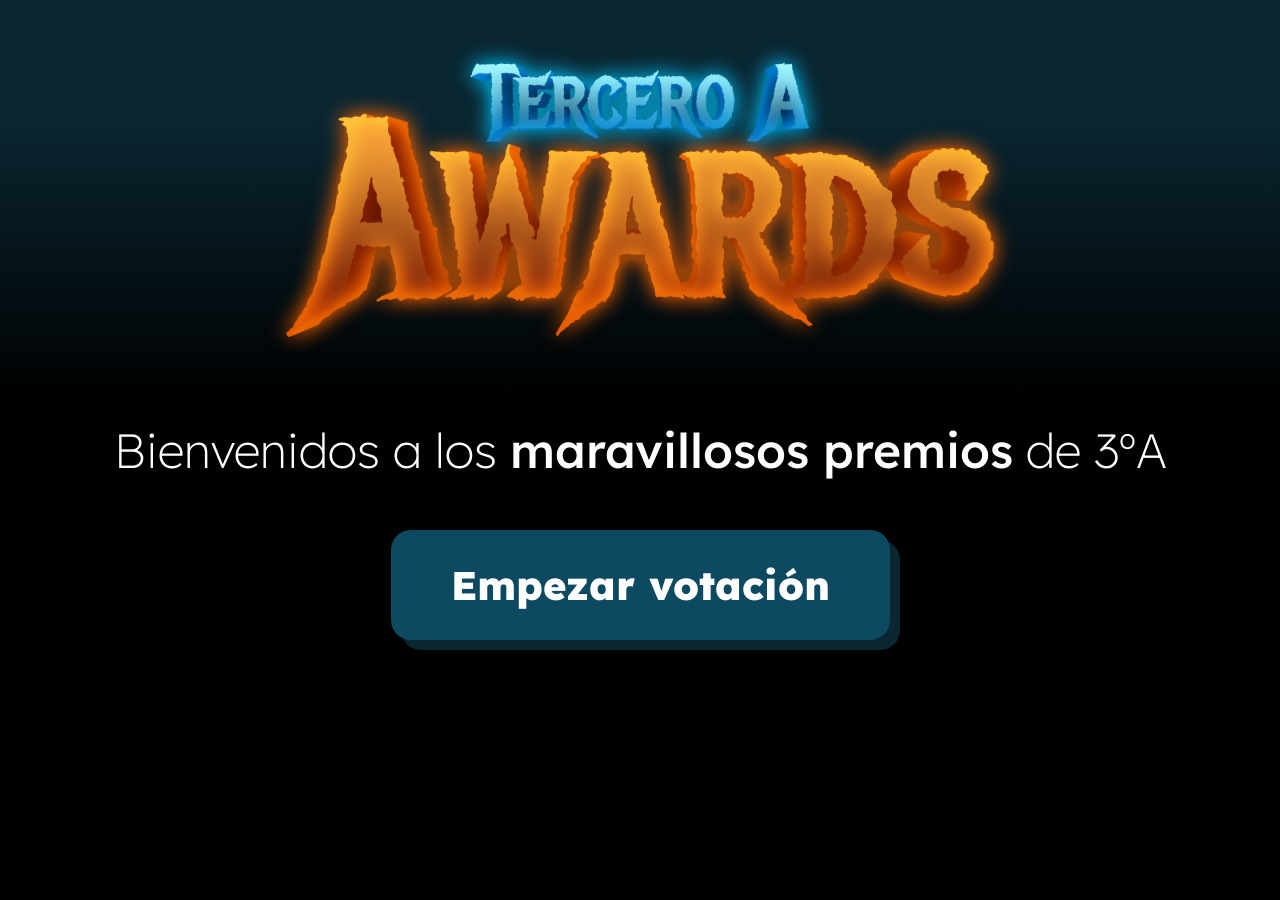
==== index.html @ 381785d7 "VERSIÓN 0.01" ====
<!DOCTYPE html>
<html lang="es">
<head>
    <meta charset="UTF-8">
    <meta name="viewport" content="width=device-width, initial-scale=1.0">
    
    <!--PERSONALIZACIÓN de PESTAÑA-->

    <title>3ºA AWARDS</title>
    <link rel="icon" type="image/png" href="Logo 2.png">

    <!--CONEXIONES-->
    <link rel="stylesheet" href="style.css">
    <link rel="preconnect" href="https://fonts.googleapis.com">
    <link rel="preconnect" href="https://fonts.gstatic.com" crossorigin>
    <link href="https://fonts.googleapis.com/css2?family=Lexend:wght@100..900&family=Londrina+Solid:wght@100;300;400;900&display=swap" rel="stylesheet">

</head>
<body>
    <div id="banner_1">
        <img src="Logo.png" alt="Logo de 3ºA AWARDS" class="imagen_banner">
    </div>
    
    <h3 class="titulo">Bienvenidos a los <strong>maravillosos premios</strong> de 3ºA</h3>
    <button>Empezar votación</button>
</html>
---- style.css ----
* {
    margin: 0;
    padding: 0;
    box-sizing: border-box;
    background-color: transparent;
    font-family: 'Lexend';
    font-weight: 200;
    text-align: center;
    transition: 0.5s;
    text-decoration: none;
    
    
}

body {
    background-color: #000000;
    color: white;
}

h1, h2, h3, h4, h5, h6, p, a, button {
    color: white;
}

img {
    pointer-events: none;
    user-select: none;
}



.imagen_banner {
    width: min(50em, 100vw);
    height: auto;
    display: flex;
    margin-left: auto;
    margin-right: auto;
    background-color: transparent;

    /* Mueve la imagen hacia abajo 100px tras 1s */
    animation: inicial ease 1s forwards;
    
}

#banner_1 {
    background-image: linear-gradient(to top, #000000, #0a2631 70%);
    min-width: fit-content;
    max-width: 100%;
}

h3 {
    font-size: 3em;
    margin: 20px 20px;
}

.titulo {
    opacity: 0;
    animation: inicial ease 1s forwards;
    animation-delay: 0.3s;
}

strong {
    font-weight: 500;
}

@keyframes inicial {
    from {
        transform: translateY(100px);
        opacity: 0;
    }
    to {
        transform: translateY(0);
        opacity: 1;
    }
}

button {
    font-size: 2.5em;
    padding: 30px 60px;
    margin: 30px;
    font-weight: 800;
    border: none;
    border-radius: 20px;
    background-color: #0d4961;
    box-shadow: #0a2631 10px 10px 0;
    user-select: none;
    animation: inicial ease 1s forwards;
    animation-delay: 0.6s;
    opacity: 0;

}

button:hover {
    cursor: pointer;
    text-shadow: white 0 0 10px;
    background-color: #20ad27;
    box-shadow: #25610d 10px 10px 0;
    font-size: 3em;
}
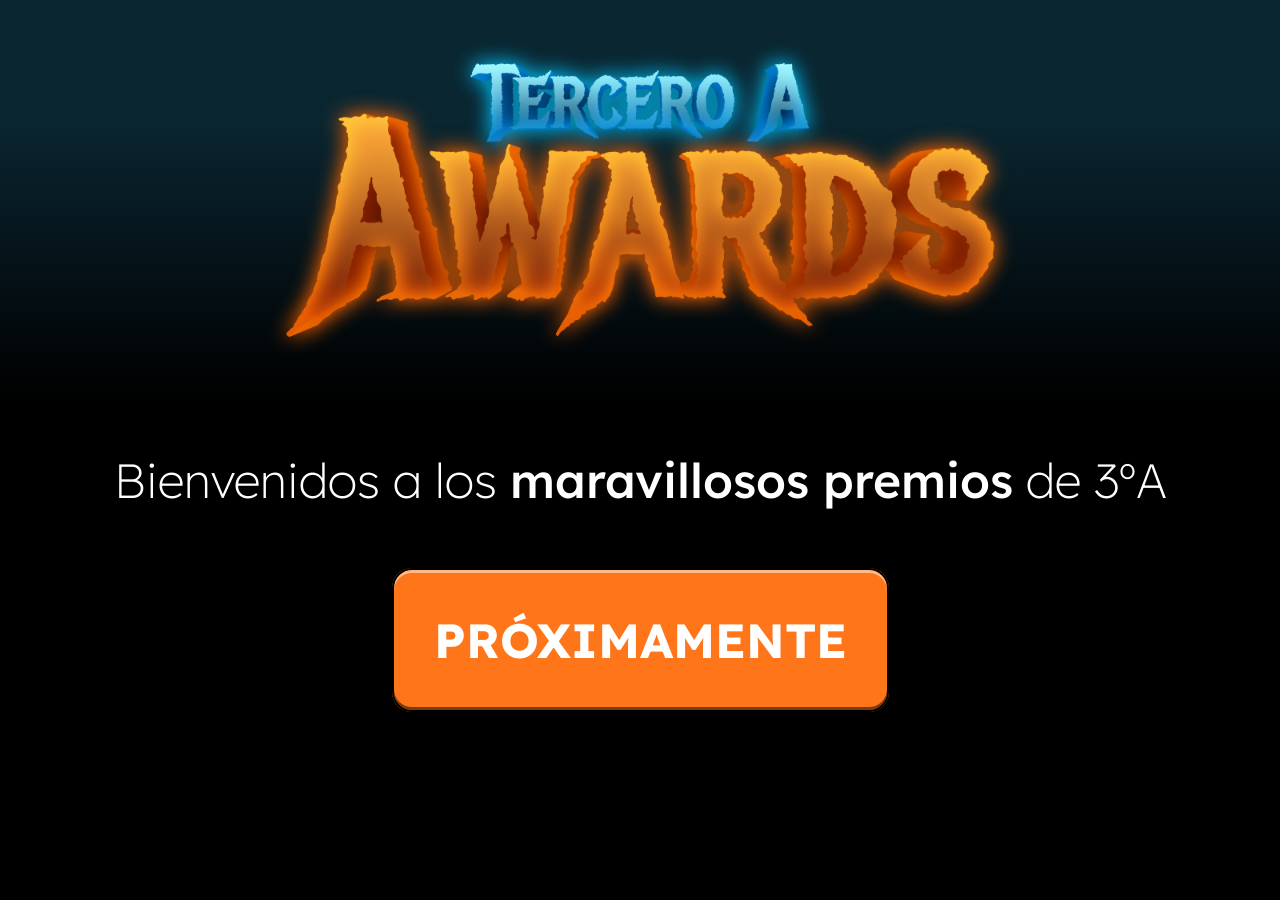
==== commit d6a5b19b: "Cambio de botón" ====
--- a/index.html
+++ b/index.html
@@ -17,10 +17,18 @@
 
 </head>
 <body>
-    <div id="banner_1">
-        <img src="Logo.png" alt="Logo de 3ºA AWARDS" class="imagen_banner">
-    </div>
+    <header>
+        <div id="banner_1">
+            <img src="Logo.png" alt="Logo de 3ºA AWARDS" class="imagen_banner">
+        </div>
+    </header>
+    
+    
     
     <h3 class="titulo">Bienvenidos a los <strong>maravillosos premios</strong> de 3ºA</h3>
-    <button>Empezar votación</button>
+    <section class="div_button_1">
+        <a href="#" class="button_1">PRÓXIMAMENTE</a>
+    </section>
+    
+
 </html>
--- a/style.css
+++ b/style.css
@@ -8,17 +8,18 @@
     text-align: center;
     transition: 0.5s;
     text-decoration: none;
-    
+    color: white;
     
 }
 
 body {
     background-color: #000000;
-    color: white;
 }
 
-h1, h2, h3, h4, h5, h6, p, a, button {
+h1, h2, h3, h4, h5, h6, p{
     color: white;
+    margin: 50px 100px;
+    
 }
 
 img {
@@ -35,6 +36,7 @@
     margin-left: auto;
     margin-right: auto;
     background-color: transparent;
+    
 
     /* Mueve la imagen hacia abajo 100px tras 1s */
     animation: inicial ease 1s forwards;
@@ -49,7 +51,7 @@
 
 h3 {
     font-size: 3em;
-    margin: 20px 20px;
+    
 }
 
 .titulo {
@@ -73,26 +75,34 @@
     }
 }
 
-button {
-    font-size: 2.5em;
-    padding: 30px 60px;
-    margin: 30px;
-    font-weight: 800;
-    border: none;
+.button_1 {
+    background-color: rgb(255, 117, 25);
+    font-size: 3em;
+    padding: 40px 40px;
+    user-select: none;
     border-radius: 20px;
-    background-color: #0d4961;
-    box-shadow: #0a2631 10px 10px 0;
-    user-select: none;
+    font-weight: 700;
+    border: 2px solid #000000;
+    box-shadow: inset 0 3px 0 rgba(255, 255, 255, 0.5), inset 0 -3px 0 rgba(0,0,0,0.5);
+
+
     animation: inicial ease 1s forwards;
     animation-delay: 0.6s;
     opacity: 0;
-
 }
 
-button:hover {
-    cursor: pointer;
-    text-shadow: white 0 0 10px;
-    background-color: #20ad27;
-    box-shadow: #25610d 10px 10px 0;
-    font-size: 3em;
+.button_1:hover {
+    background-color: rgb(20, 147, 220);
+    font-size: 3.2em;
+}
+
+.div_button_1 {
+    margin: 100px 20px;
+    height: fit-content;
+    width: fit-content;
+    margin-left: auto;
+    margin-right: auto;
+    animation: inicial ease 1s forwards;
+    animation-delay: 0.6s;
+    opacity: 0;
 }
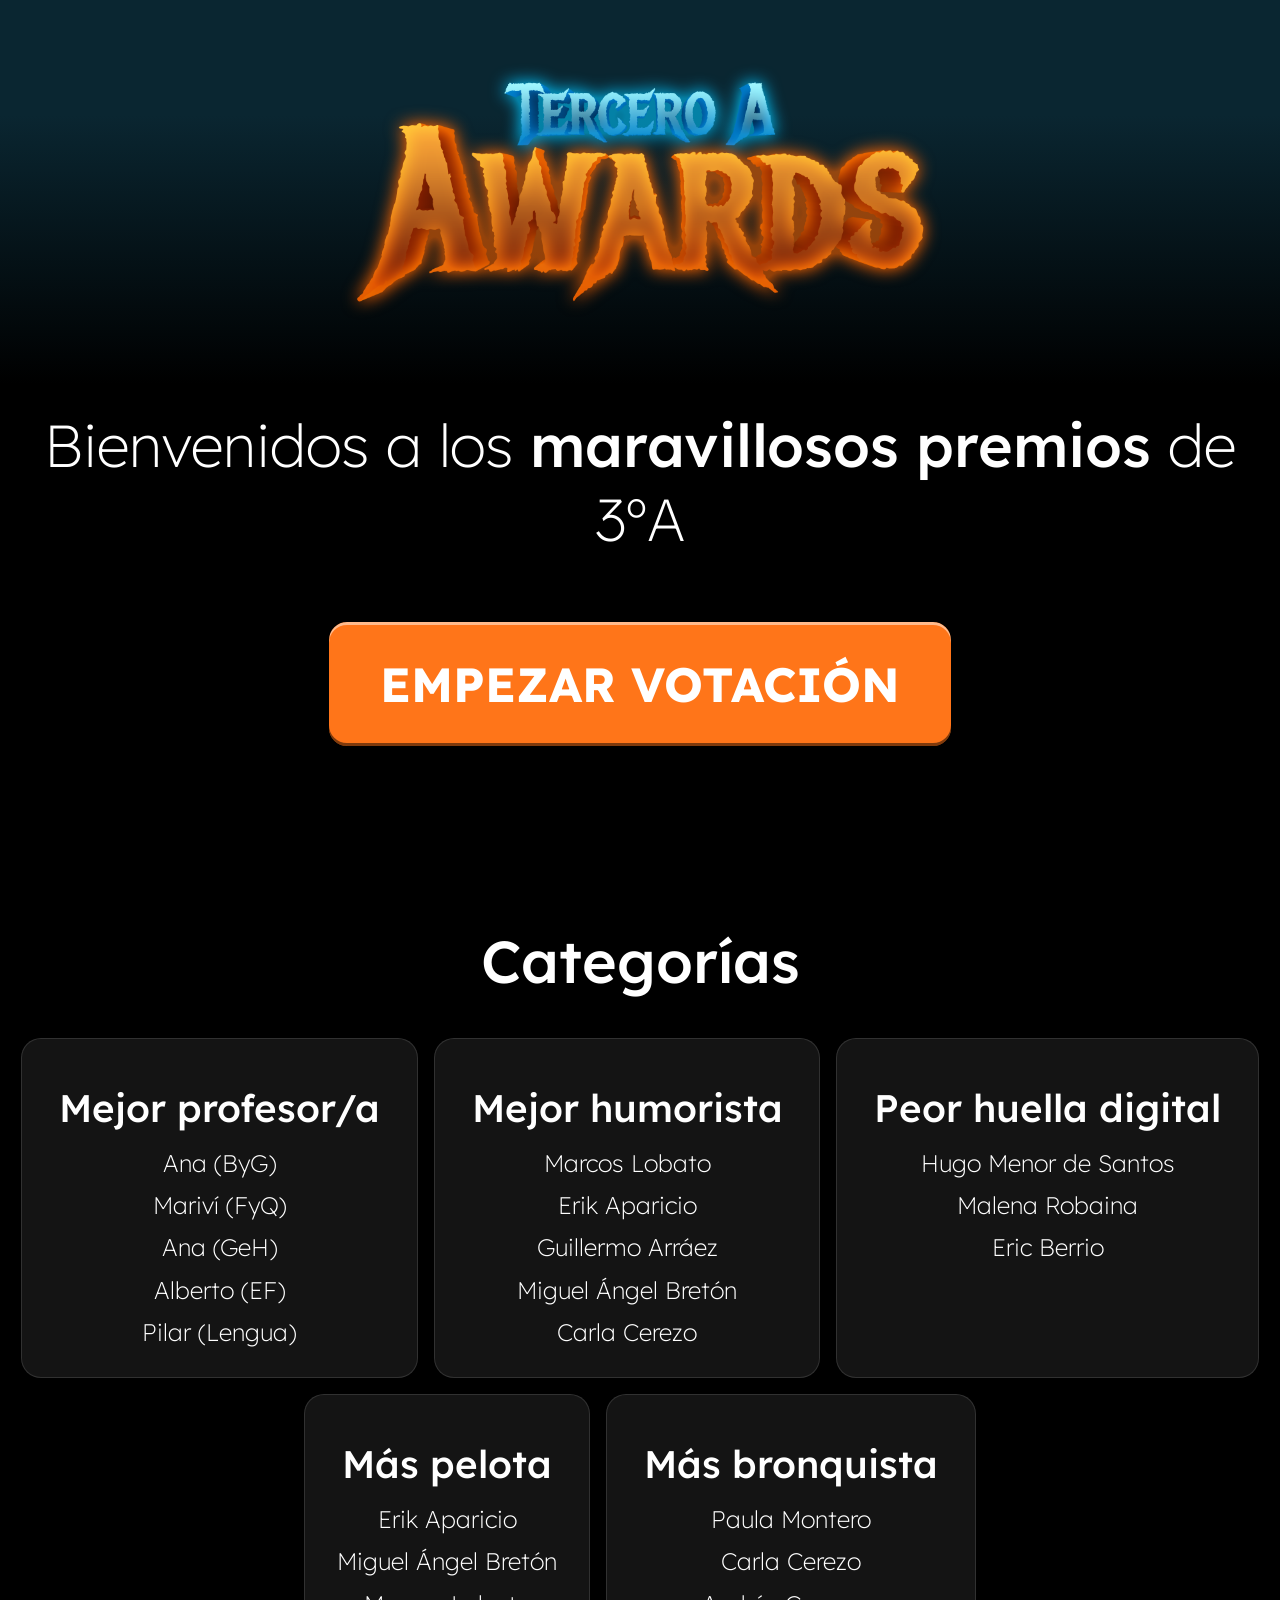
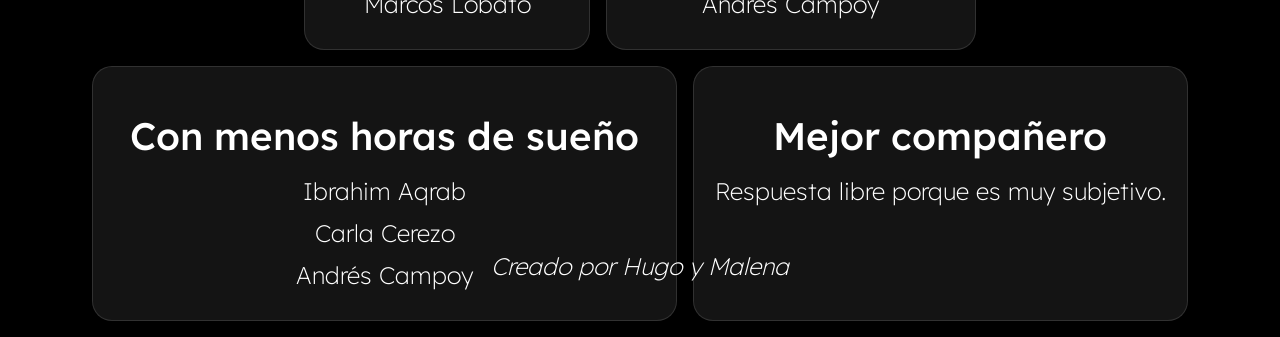
==== commit be628903: "Nuevas categorías añadidas" ====
--- a/index.html
+++ b/index.html
@@ -17,18 +17,79 @@
 
 </head>
 <body>
+
     <header>
         <div id="banner_1">
             <img src="Logo.png" alt="Logo de 3ºA AWARDS" class="imagen_banner">
         </div>
-    </header>
-    
-    
-    
-    <h3 class="titulo">Bienvenidos a los <strong>maravillosos premios</strong> de 3ºA</h3>
-    <section class="div_button_1">
-        <a href="#" class="button_1">PRÓXIMAMENTE</a>
+
+        <h2 class="titulo">Bienvenidos a los <strong>maravillosos premios</strong> de 3ºA</h2>
+
+        <section class="divbutton1">
+            <a href="https://docs.google.com/forms/d/e/1FAIpQLSdf50a2cEx4e7KayYuBQR4z7Dbl93eIlSxnYatPMrnYxIb8Fw/viewform?usp=header" class="button1">EMPEZAR VOTACIÓN</a>
+        </section>
+    </header>  
+
+    <section style="height: 100vh;">
+        <h2><strong>Categorías</strong></h2>
+        <section class="categorias">
+
+            <section class="candidatos">  
+                <h3><strong>Mejor profesor/a</strong></h3>
+                <p>Ana (ByG)</p>
+                <p>Mariví (FyQ)</p>
+                <p>Ana (GeH)</p>
+                <p>Alberto (EF)</p>
+                <p>Pilar (Lengua)</p>
+            </section>
+
+            <section class="candidatos">  
+                <h3><strong>Mejor humorista</strong></h3>
+                <p>Marcos Lobato</p>
+                <p>Erik Aparicio</p>
+                <p>Guillermo Arráez</p>
+                <p>Miguel Ángel Bretón</p>
+                <p>Carla Cerezo</p>
+            </section>
+
+            <section class="candidatos">  
+                <h3><strong>Peor huella digital</strong></h3>
+                <p>Hugo Menor de Santos</p>
+                <p>Malena Robaina</p>
+                <p>Eric Berrio</p>
+            </section>
+
+            <section class="candidatos">  
+                <h3><strong>Más pelota</strong></h3>
+                <p>Erik Aparicio</p>
+                <p>Miguel Ángel Bretón</p>
+                <p>Marcos Lobato</p>
+            </section>
+
+            <section class="candidatos">
+                <h3><strong>Más bronquista</strong></h3>
+                <p>Paula Montero</p>
+                <p>Carla Cerezo</p>
+                <p>Andrés Campoy</p>
+            </section>
+
+            <section class="candidatos">
+                <h3><strong>Con menos horas de sueño</strong></h3>
+                <p>Ibrahim Aqrab</p>
+                <p>Carla Cerezo</p>
+                <p>Andrés Campoy</p>
+            </section>
+
+            <section class="candidatos">
+                <h3><strong>Mejor compañero</strong></h3>
+                <p>Respuesta libre porque es muy subjetivo.</p>
+            </section>
+
+        </section>
     </section>
     
-
+    <footer style="padding: 3px;">
+        <p><i>Creado por Hugo y Malena</i></p>
+    </footer>
+</body>
 </html>
--- a/style.css
+++ b/style.css
@@ -3,23 +3,25 @@
     padding: 0;
     box-sizing: border-box;
     background-color: transparent;
-    font-family: 'Lexend';
+    font-family: 'Lexend', sans-serif;
     font-weight: 200;
-    text-align: center;
-    transition: 0.5s;
     text-decoration: none;
     color: white;
-    
+}
+
+html, body {
+    min-height: 100%;
+    height: 100%;
 }
 
 body {
     background-color: #000000;
+    text-align: center;
 }
 
-h1, h2, h3, h4, h5, h6, p{
+h1, h2, h3, h4, h5, h6, p {
     color: white;
-    margin: 50px 100px;
-    
+    margin: 1.5rem 1rem;
 }
 
 img {
@@ -27,31 +29,38 @@
     user-select: none;
 }
 
-
-
 .imagen_banner {
-    width: min(50em, 100vw);
+    width: min(40em, 80vw);
+    max-width: 100%;
     height: auto;
-    display: flex;
-    margin-left: auto;
-    margin-right: auto;
+    display: block;
+    margin: 0 auto;
     background-color: transparent;
-    
-
-    /* Mueve la imagen hacia abajo 100px tras 1s */
     animation: inicial ease 1s forwards;
-    
 }
 
 #banner_1 {
     background-image: linear-gradient(to top, #000000, #0a2631 70%);
-    min-width: fit-content;
-    max-width: 100%;
+    width: 100vw;
+    max-width: 100vw;
+    margin-left: calc(50% - 50vw);
+    padding: 2rem 0;
 }
 
 h3 {
-    font-size: 3em;
-    
+    font-size: clamp(1rem, 3vw, 2.5rem);
+}
+
+h2 {
+    font-size: clamp(2.2rem, 5.5vw, 3.7rem);
+}
+
+p {
+    font-size: clamp(1rem, 2vw, 1.5rem);
+}
+
+header {
+    height: 100vh;
 }
 
 .titulo {
@@ -64,6 +73,67 @@
     font-weight: 500;
 }
 
+.button1 {
+    background-color: rgb(255, 117, 25);
+    font-size: clamp(1.5rem, 4vw, 3rem);
+    padding: clamp(1rem, 2.5vw, 2.5rem) clamp(1.5rem, 4vw, 4rem);
+    margin: clamp(1rem, 2.5vw, 2.5rem);
+    user-select: none;
+    border-radius: 20px;
+    font-weight: 700;
+    border: 2px solid #000000;
+    box-shadow: inset 0 3px 0 rgba(255, 255, 255, 0.5), inset 0 -3px 0 rgba(0,0,0,0.5);
+    animation: inicial ease 1s forwards;
+    animation-delay: 0.6s;
+    opacity: 0;
+    display: inline-block;
+    transition: 0.3s;
+}
+
+.button1:hover {
+    background-color: rgb(20, 147, 220);
+    transform: scale(1.02); 
+}
+
+.divbutton1 {
+    margin: 2rem auto;
+    width: fit-content;
+    animation: inicial ease 1s forwards;
+    animation-delay: 0.6s;
+    opacity: 0;
+}
+
+.categorias {
+    display: flex;
+    flex-wrap: wrap;
+    justify-content: center;
+    gap: 1rem;
+    padding: 1rem;
+}
+
+.candidatos {
+    background-color: rgba(255, 255, 255, 0.08);
+    border: 1px solid rgba(255, 255, 255, 0.12);
+    border-radius: 20px;
+    padding: 1.3rem;
+    transition: 0.3s;
+}
+
+.candidatos:hover {
+    background-color: rgba(105, 63, 0, 0.274);
+    border-color: rgba(255, 255, 255, 0.16);
+    transform: scale(1.02); 
+}
+
+.candidatos h3 {
+    margin-bottom: 0.8rem;
+}
+
+.candidatos p {
+    margin: 0.4rem 0;
+    line-height: 1.5;
+}
+
 @keyframes inicial {
     from {
         transform: translateY(100px);
@@ -74,35 +144,3 @@
         opacity: 1;
     }
 }
-
-.button_1 {
-    background-color: rgb(255, 117, 25);
-    font-size: 3em;
-    padding: 40px 40px;
-    user-select: none;
-    border-radius: 20px;
-    font-weight: 700;
-    border: 2px solid #000000;
-    box-shadow: inset 0 3px 0 rgba(255, 255, 255, 0.5), inset 0 -3px 0 rgba(0,0,0,0.5);
-
-
-    animation: inicial ease 1s forwards;
-    animation-delay: 0.6s;
-    opacity: 0;
-}
-
-.button_1:hover {
-    background-color: rgb(20, 147, 220);
-    font-size: 3.2em;
-}
-
-.div_button_1 {
-    margin: 100px 20px;
-    height: fit-content;
-    width: fit-content;
-    margin-left: auto;
-    margin-right: auto;
-    animation: inicial ease 1s forwards;
-    animation-delay: 0.6s;
-    opacity: 0;
-}
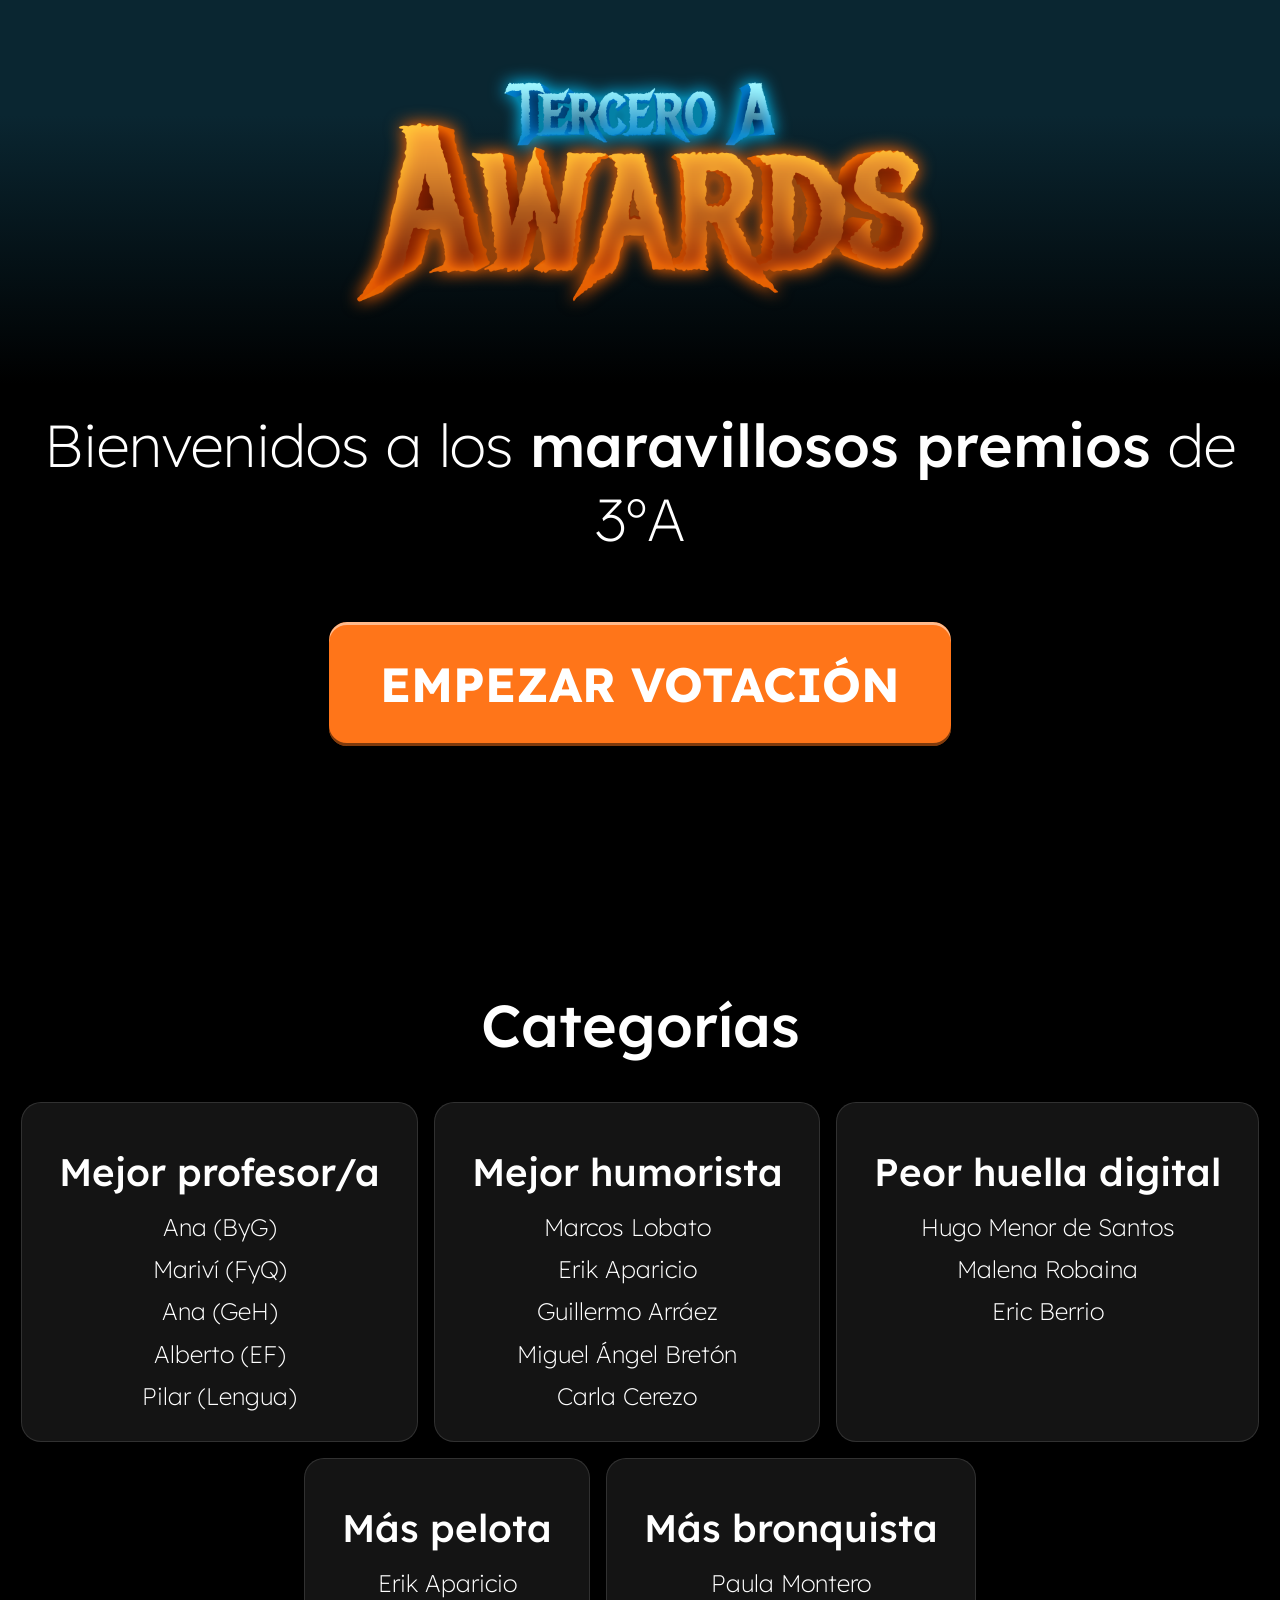
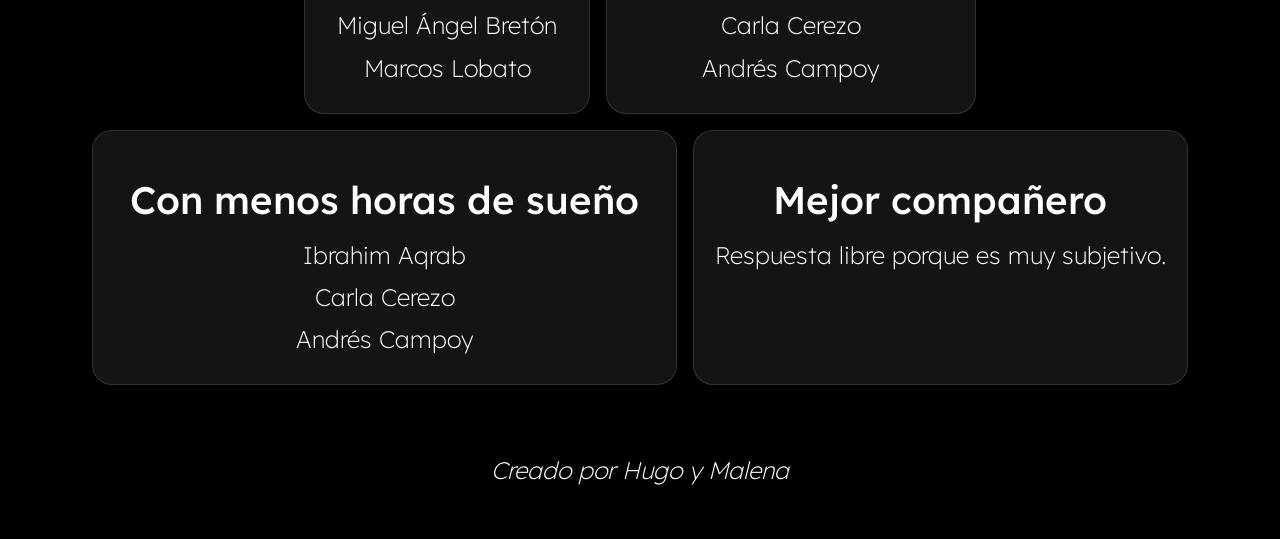
==== commit 233b6d5d: "Corrección de errores" ====
--- a/index.html
+++ b/index.html
@@ -24,13 +24,14 @@
         </div>
 
         <h2 class="titulo">Bienvenidos a los <strong>maravillosos premios</strong> de 3ºA</h2>
-
-        <section class="divbutton1">
-            <a href="https://docs.google.com/forms/d/e/1FAIpQLSdf50a2cEx4e7KayYuBQR4z7Dbl93eIlSxnYatPMrnYxIb8Fw/viewform?usp=header" class="button1">EMPEZAR VOTACIÓN</a>
-        </section>
+            <section class="divbutton1">
+                <p class="divbutton2">
+                <a href="https://docs.google.com/forms/d/e/1FAIpQLSdf50a2cEx4e7KayYuBQR4z7Dbl93eIlSxnYatPMrnYxIb8Fw/viewform?usp=header" class="button1">EMPEZAR VOTACIÓN</a>
+                </p>
+            </section>
     </header>  
 
-    <section style="height: 100vh;">
+    <section>
         <h2><strong>Categorías</strong></h2>
         <section class="categorias">
 
@@ -88,8 +89,8 @@
         </section>
     </section>
     
-    <footer style="padding: 3px;">
+    <section style="padding: 30px 10px;">
         <p><i>Creado por Hugo y Malena</i></p>
-    </footer>
+    </section>
 </body>
 </html>
--- a/style.css
+++ b/style.css
@@ -59,10 +59,6 @@
     font-size: clamp(1rem, 2vw, 1.5rem);
 }
 
-header {
-    height: 100vh;
-}
-
 .titulo {
     opacity: 0;
     animation: inicial ease 1s forwards;
@@ -101,13 +97,22 @@
     animation: inicial ease 1s forwards;
     animation-delay: 0.6s;
     opacity: 0;
+    margin-bottom: 13rem;    
+}
+
+.divbutton2 {
+    transition: 0.3s;
+}
+
+.divbutton2:hover {
+    transform: scale(1.03);
 }
 
 .categorias {
     display: flex;
     flex-wrap: wrap;
     justify-content: center;
-    gap: 1rem;
+        gap: 1rem;
     padding: 1rem;
 }
 
